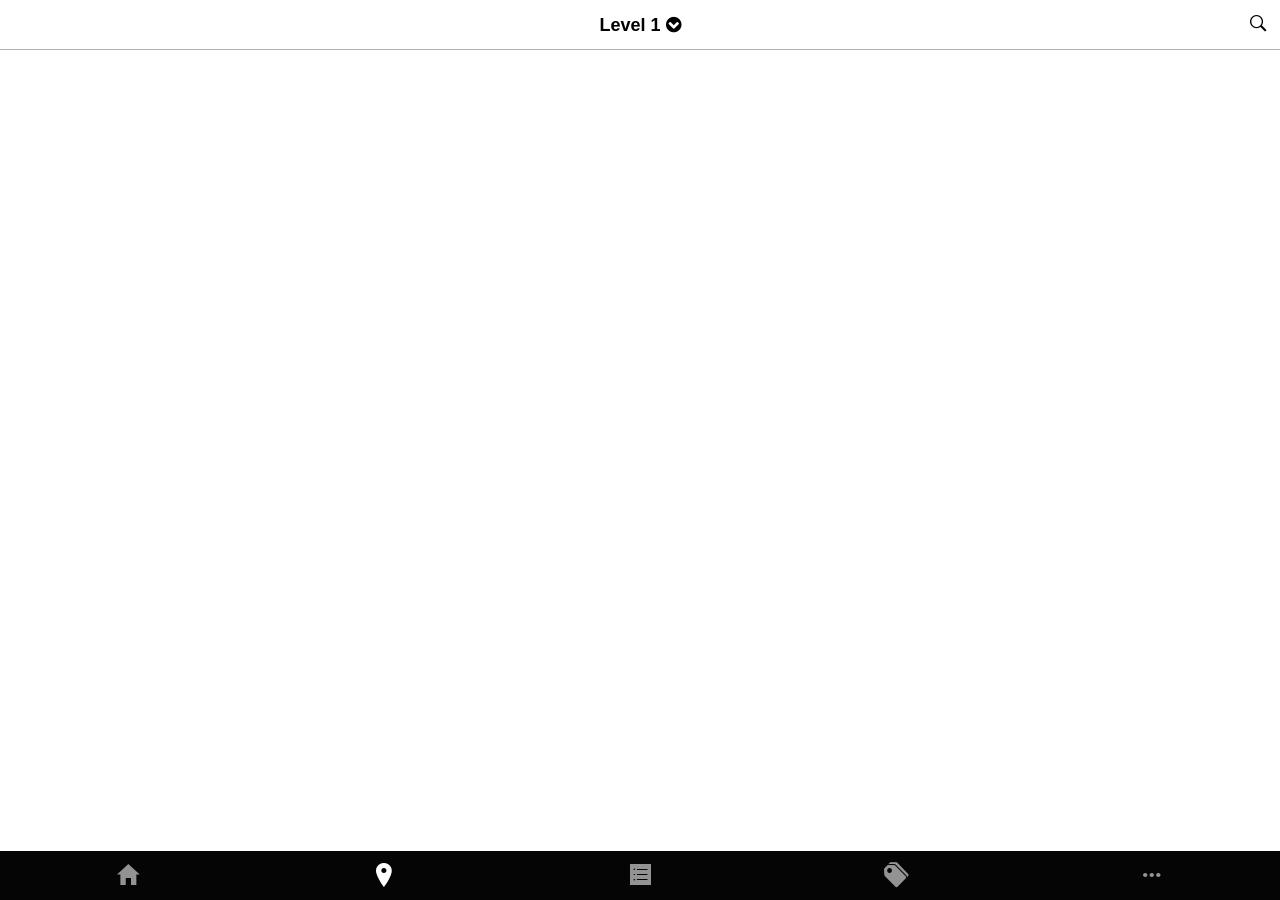
==== maps/level1.html @ 0113d2b1 "Edit map dropdown menu style" ====
<!DOCTYPE html>
<html lang="en-US">
<head>
    <title>Te Papa Map</title>

    <meta name="keywords" content="Web, Project, Keywords">
    <meta name="description" content="Description of the page">
    <meta name="viewport" content="width=device-width, initial-scale=1.0">

    <link rel="stylesheet" href="../style/ionicons.css">
    <link rel="stylesheet" href="https://maxcdn.bootstrapcdn.com/font-awesome/4.6.1/css/font-awesome.min.css">
    <link href='https://fonts.googleapis.com/css?family=Hind:400,700' rel='stylesheet' type='text/css'>
    <link href='https://fonts.googleapis.com/css?family=Roboto+Slab:400,700' rel='stylesheet' type='text/css'>
    <link href='https://fonts.googleapis.com/css?family=Roboto+Condensed' rel='stylesheet' type='text/css'>
    <link rel="stylesheet" href="../style/style.css">
    <link rel="stylesheet" href="../style/maps.css">

    <script src="../js/jquery-2.2.0.js"></script>
    <script src="https://cdnjs.cloudflare.com/ajax/libs/twitter-bootstrap/3.3.6/js/bootstrap.min.js"></script>
    <script src="../js/jquery.panzoom.js"></script>
    <script src="../js/imagemapresizer.min.js"</script>
    <script src="js/dynamicpage.js"></script>
    <script src="../js/script.js"></script>
    <script src="../js/maps.js"></script>
    <script>
       $.ajax({
        type: 'get',
        dataType: 'jsonp',
        url: 'https://mddn352-project-2.firebaseio.com/rest/maps.json',
        success: function(data) {
          $('#level1-map').attr('src', data.level1);
          $('#level2-map').attr('src', data.level2);
          $('#level3-map').attr('src', data.level3);
          $('#level4-map').attr('src', data.level4);
          $('#level5-map').attr('src', data.level5);
          $('#level6-map').attr('src', data.level6);
        }
      });
    </script>
</head>

<body>

    <div class="actionBar">
      <h1>Level 1 <i class="fa fa-chevron-circle-down" aria-hidden="true"></i></h1>
      <nav id="nav-dropdown">
        <div class="nav-link nav-link-active"><a href="level1.html">Level 1</a></div>
        <div class="nav-link"><a href="level2.html">Level 2</a></div>
        <div class="nav-link"><a href="level3.html">Level 3</a></div>
        <div class="nav-link"><a href="level4.html">Level 4</a></div>
        <div class="nav-link"><a href="level5.html">Level 5</a></div>
        <div class="nav-link"><a href="level6.html">Level 6</a></div>
      </a>
      <div class="ion-ios-search-strong search"></div>
    </div>

    <div class="content">

      <center>
        <section id="l1-m">
          <div class="parent">
            <div class="panzoom">
              <img id="level1-map" style="max-width: 800px;" orgWidth="1193" orgHeight="1256" usemap="#level1-map">
                <map name="level1-map" id="level1">
                  <area shape="rect" name="level1-cafe" coords="233,720,389,770" href="#" alt="cafe" title="Level 1 Cafe"/>
                  <area shape="rect" name="level1-store" coords="223,797,397,870" href="#" alt="store" title="Level 1 Store"/>
                </map>
            </div>
          </div>
        </section>
      </center>

      <div id="overlay"></div>
      <div id="level1-popup-cafe" class="popup">
          <center><p>This is a placeholder text.</p></center>
      </div>

      <div id="level1-popup-store" class="popup">
        <center><p>This is a placeholder text.</p></center>
      </div>

    </div>

    <div class="nav">
        <ul>
            <a href="../index.html"><li class="ion-android-home"></li></a>
            <a href="../map.html"><span><li class="ion-ios-location"></li></span></a>
            <a href="../collection.html"><li class="ion-ios-list"></li></a>
            <a href="../tickets.html"><li class="ion-pricetags"></li></a>
            <a href="../more.html"><li class="ion-android-more-horizontal"></li></a>
        </ul>
    </div>

</body>

</html>
---- style/style.css ----
body, html {
    margin: 0;
    background-color: rgba(249, 249, 242, 1);
    font-family: sans-serif;
    }   
    
.actionBar {
    position: fixed;
    margin: 0;
    padding: 0;
    width: 100vw;
    height: 49px;
    top: 0;
    background-color: rgba(255, 255, 255, 1);
    border-bottom: 1px solid rgba(177, 177, 177, 1);
    z-index: 200;
    text-align: center;
    display: table;
}

.actionBar h1 {
    display: inline-block;
    margin: 0;
    padding: 0;
    font-size: 18px;
    display: table-cell;
    vertical-align: middle;   
}

.actionBar .close {
    font-size: 38px;
    display: inline-block;
    position: absolute;
    top: 50%;
    transform: translateY(-50%);
    right: 0px;
    color: black;
    width: 44px
}

.actionBar .search {
    font-size: 22px;
    display: inline-block;
    position: absolute;
    top: 50%;
    transform: translateY(-50%);
    right: 0px;
    color: black;
    width: 44px
}

.nav {
    position: fixed;
    margin: 0;
    padding: 0;
    width: 100vw;
    height: 49px;
    bottom: 0;
    background-color: rgba(0, 0, 0, 0.98);
    z-index: 200;
}

.nav ul {
    color: rgba(147, 147, 147, 1);
    list-style: none;
    padding: 0;
    margin: 0;
    height: 100%;
    display: flex;
    justify-content: space-around;
}

.nav ul span {
    color: white;
}

.nav ul li {
    display: inline;
    font-size: 28px;
    line-height: 1.8;
}

.nav a { 
    color: inherit;
    width: 44px;
    text-align: center;
} 

.content {
    width: 100%;
    overflow-x: hidden;
    overflow-y: scroll;
    z-index: 0;
    position: absolute;
    padding-top: 49px;
    padding-bottom: 49px;
}

/*TYPOGRAPHY*/

h3 {
    margin: 10px 0 0 10px;
    font-family: 'Hind', sans-serif;
    font-weight: 700;
}

h3 span {
    font-weight: 400;
}

h4 {
    font-family: 'Roboto Slab', serif;
}

p {
    font-size: 12px;
    color: rgba(102, 102, 102, 1);
    font-family: 'Roboto Slab', serif;
}

/*TYPOGRAPHY ENDS*/

/*HOME SPECIFIC RULES*/

.hideaway {
    width: 100%;
    height: 36px;
    background-color: #333;
    position: fixed;
    top: 49px;
    z-index: 199;
}

.hideaway p {
    margin: 0;
    line-height: 36px;
    margin: 0 20px 0 20px;
    color: white;
    text-align: center;
}

.hideaway .hide {
    color: white;
    width: 44px;
    font-size: 31px;
    line height: 36px;
    text-align: center;
    right: 0;
    position: absolute;
}

.feature {
    height: calc( 35vh + 0px);
    margin-top: 36px;
    margin-bottom: 20px;
    position: relative;
}

.feature .overlay {
    position: absolute;
    bottom: 0;
    left: 0;
    background-color: rgba( 0, 0, 0, 0.5);
    color: white;
    padding: 0 20px 0 20px;
}

.feature .overlay h4 {
    margin-top: 14px;
    margin-bottom: 6px;
}

.feature .overlay p {
    margin: 6px 0px 20px 0px;
    color: white;
}

.row {
    height: 360px;
    padding: 10px;
    white-space: nowrap;
    overflow-x: auto;
    overflow-y: hidden;
    background-color: rgba(249, 249, 242, 1);
}

.row .item {
    height: calc(100% - 6px);
    width: 260px;
    display: inline-block;
    background-color: white;
    overflow: hidden;
    white-space: normal;
}

.row .green {
    border-bottom: 6px solid rgba(67, 141, 22, 1);
}

.row .blue {
    border-bottom: 6px solid rgba(26, 163, 217, 1);
}

.row .item img {
    white-space: normal;
    position: absolute;
    left: 50%;
    top: 50%;
    height: 100%;
    width: auto;
    -webkit-transform: translate(-50%,-50%);
      -ms-transform: translate(-50%,-50%);
          transform: translate(-50%,-50%);
}

.row .thumbnail {
  position: relative;
  width: 100%;
  height: 196px;
  overflow: hidden;
}

.row .item  h4, p {
    white-space: normal;
    margin: 14px 14px 8px 14px;
}

.row a { 
    color: inherit;
    text-decoration: none;
}
    
/*POP UP CONTENT*/
    
.pop {
    width: 100vw;
    height: calc(100vh - 102px);
    background-color: rgba(249, 249, 242, 1);
    position: absolute;
    top: 100vh;
    overflow: scroll;
    padding-bottom: 59px;
}

.pop a {
    text-decoration: none; 
    color: inherit;
}

.banner {
    position: relative;
    width: 100%;
    height: 100%;
    max-height: 35vh;
    overflow: hidden;
}
    
.banner img {
    position: absolute;
    width: 100%;
    height: auto;
    top: -10px
}

.shareIcons {
    positon: relative;
    text-align: right;
    padding-right: 15px;
}

.shareIcons a { 
    color: white;
    text-decoration: none;
    display: inline-block;
    font-size: 20px;
    padding: 8px 2px 8px 2px;
    width: 36px;
    text-align: center;
    margin: 8px 0 8px 0;
}

.shareIcons .fb {
    background-color: #435fad;
}

.shareIcons .twitter {
    background-color: #058bb9;
}

.shareIcons .plus {
    background-color: #666666;
}
    
.popContent {
    height: auto;
    margin: 8px 15px 8px 15px;
    padding: 10px 0 10px 0;
}  

.popContent ul {
    list-style: none;
    font-family: 'Roboto Slab', serif;
    font-weight: 400;
    color: black;
    margin: 0;
    padding: 0;
    font-size: 14px
}

.popContent li {
    margin-bottom: 6px;
    }

.popContent ul li span {
    color: rgba(102, 102, 102, 1);
}

.border {
    height: auto;
    margin: 0 15px 0 15px;
    border-top: solid 1px #dddddd;
}  

.popContent .link {
    vertical-align: super;
    padding: 0 12px 0 4px;
    color: rgba(102, 102, 102, 1);
}

.popContent h3 {
    margin: 0;
}    

.popContent h4 {
    margin: 10px 0 0 0;
    font-weight: 400;
    color: rgba(102, 102, 102, 1);
} 

.popContent p {
    margin: 0;
}
  
/*POP UP CONTENT ENDS*/

/*HOME ENDS*/

/*MAP*/

iframe {
    border: none;
    height: calc(100vh - 98px);
    z-index: 100;
    top: 0;
}

/*MAP ENDS*/

/*PURCHASE*/

.list ul a {
    text-decoration: none;
    color: inherit;
}

.list ul {
    list-style: none;
    padding: 0;
    margin: 0;
}

.list li {
    margin: 10px;
    height: 140px;
    background-color: white;
    position: relative;
}

.list img {
    white-space: normal;
    position: absolute;
    left: 50%;
    top: 50%;
    height: 100%;
    width: auto;
    -webkit-transform: translate(-50%,-50%);
      -ms-transform: translate(-50%,-50%);
          transform: translate(-50%,-50%);
}

.list .thumbnail {
    position: relative;
    width: 45%;
    height: 100%;
    overflow: hidden;
    float: left;
    margin-right: 14px;
}

.list .purchase {
    position: absolute;
    height: 100%;
    width: 45%;
    text-align: center;
    line-height: 140px;
    text-transform: uppercase;
    color: white;
    background-color: rgba( 0, 0, 0, 0.4);
    font-family: 'Hind', sans-serif;
    font-weight: 700;
    letter-spacing: 0.8px;
}

.list .text {
    
}

.list .text h4 {
    padding-top: 10px;
    margin-bottom: 0;
}

/* PURCHASE ENDS*/

/*MORE*/

.moreList ul {
    list-style: none;
    margin: 0;
    padding: 0;
    min-height: calc(100vh - 98px);
    background-color: #333;
}

.moreList li {
    height: 70px;
    background-color: #333;
    color: white;
    border-bottom: solid 1px #666;
    font-family: 'Hind', sans-serif;
    font-weight: 700;
    letter-spacing: 0.8px;
    display: block;  
    line-height: 22px;
    position: relative;
}

.moreList li .text {
    margin: 8px 0 8px 30px;
    position: absolute;
    height: 46px;
    top: 6px;
    width: calc(100% - 60px);
}

.moreList li .sub {
    font-family: 'Roboto Slab', serif;
    font-weight: 400;
    letter-spacing: 0.4px;
}

.moreList .tab{
    height: calc(100% + 1px);
    width: 5px;
    float: left;
    position: absolute;
}

.moreList .green {
    background-color: rgba(67, 141, 22, 1);
}

.moreList .blue {
    background-color: rgba(26, 163, 217, 1);
}

.moreList .orange {
    background-color: rgba(217, 109, 0, 1);
}

.moreList .turq {
    background-color: rgba(0, 140, 140, 1);
}

.moreList .purple {
    background-color: rgba(191, 0, 255, 1);
}

.moreList .arrow {
    float: right;
    margin-right: 30px;
    font-size: 22px;
    line-height: 70px
}

.turn {
    -ms-transform: rotate(90deg); /* IE 9 */
    -webkit-transform: rotate(90deg); /* Chrome, Safari, Opera */
    transform: rotate(90deg);
    -webkit-transition: transform 500ms; /* Safari */
    transition: transform 500ms;
}

.moreList .reveal {
    position: absolute;
    display: inline-block;
    width: calc(100% - 60px);
    top: 70px;
    display: inline-block;
    padding: 0 30px 0 30px;
    
}

.image-cropper {
    width: 100px;
    height: 100px;
    position: relative;
    overflow: hidden;
    border-radius: 50%;
    float: left;
    margin-top: 10px;
    margin-bottom: 20px;
}

.reveal img {
    display: inline;
    margin: 0 auto;
    height: 100%;
    width: auto;

}

.reveal input {
    font-family: 'Hind', sans-serif;
    font-weight: 700;
    font-size: 14px;
    letter-spacing: 0.2px;
    padding: 0 0 0 3px;
    border-top: none;
    border-right: none;
    border-left: none;
    border-bottom: solid 1px white;
    background-color: rgba(0, 0, 0, 0);
    float: left;
}

.reveal .name {
    margin-top: 24px;
}

.reveal .type {
    margin: 5px 0 5px 10px;
    width: calc(100% - 120px);
}


/*MORE ENDS*/
---- style/maps.css ----
body, html {
  background-color: #fff;
  height: 100%;
  overflow: hidden;
}

.actionBar h1 {
  position: absolute;
  left: 50%;
  line-height: 50px;
  transform: translateX(-50%);
}

.actionBar {
  display: block;
  overflow: hidden;
}

.actionBar .search {
  position: absolute;
  top: 0;
  right: 0;
  line-height: 50px;
  transform: none;
}

div.wrap {
  height: 100%;
}

#nav-dropdown {
  display: block;
  margin-top: 50px;
  border-top: 1px solid #dedede;
  padding: 0 15px;
}

.nav-link {
  padding: 10px 0;
  font-family: 'Roboto Condensed', sans-serif;
  margin: 2px;
  border-bottom: 1px solid #efefef;
}

.nav-link a {
  color: gray;
  font-weight: 700;
  text-decoration: none;
  margin: 5px;
}

.nav-link-active a {
  color: #78A334;
}

.popup {
  width: 500px;
  height: auto;
  max-width: 100%;
  background: white;
  padding: 15px;
  font-family: 'Roboto Condensed', sans-serif;
  border-radius: 10px;
  box-shadow: 10px 10px 10px #888888;
  position: fixed;
  top: 50%; left: 50%;
  display: none;
  transform: translate(-50%, -50%);
}

.popup img {
  max-width: 100%;
}

#overlay {
  display: none;
  position: fixed;
  top: 0; left: 0;
  width: 100%;
  height: 100%;
  background: rgba(0, 0, 0, 0.1);
}
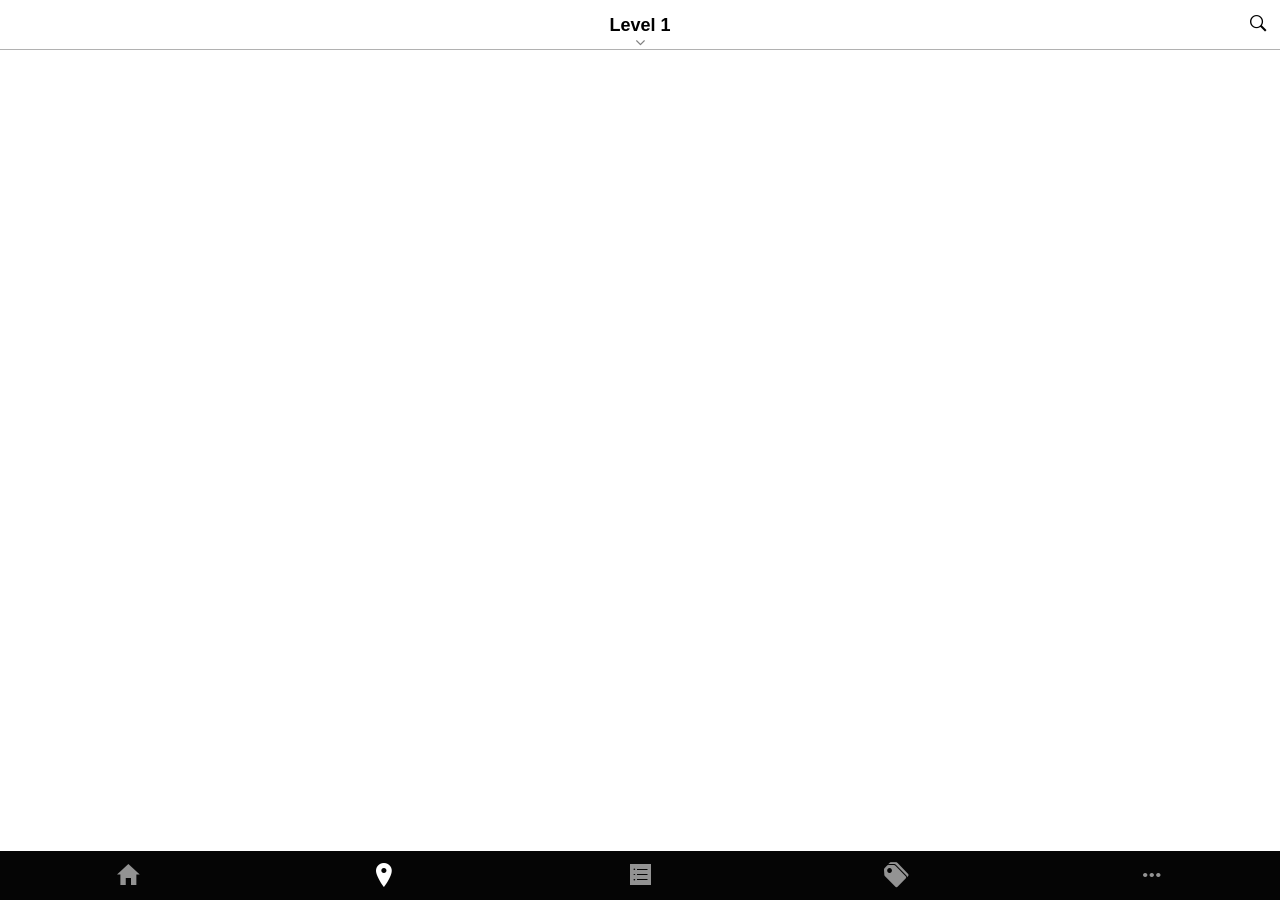
==== commit eb106be0: "Edit map dropdown menu style" ====
--- a/maps/level1.html
+++ b/maps/level1.html
@@ -42,7 +42,8 @@
 <body>
 
     <div class="actionBar">
-      <h1>Level 1 <i class="fa fa-chevron-circle-down" aria-hidden="true"></i></h1>
+      <h1>Level 1</h1>
+      <div class="dropdown-caret"><i class="fa fa-angle-down" aria-hidden="true"></i></div>
       <nav id="nav-dropdown">
         <div class="nav-link nav-link-active"><a href="level1.html">Level 1</a></div>
         <div class="nav-link"><a href="level2.html">Level 2</a></div>
--- a/style/maps.css
+++ b/style/maps.css
@@ -22,6 +22,14 @@
   right: 0;
   line-height: 50px;
   transform: none;
+}
+
+.dropdown-caret {
+  position: absolute;
+  top: 34px;
+  left: 50%;
+  transform: translateX(-50%);
+  color: gray;
 }
 
 div.wrap {
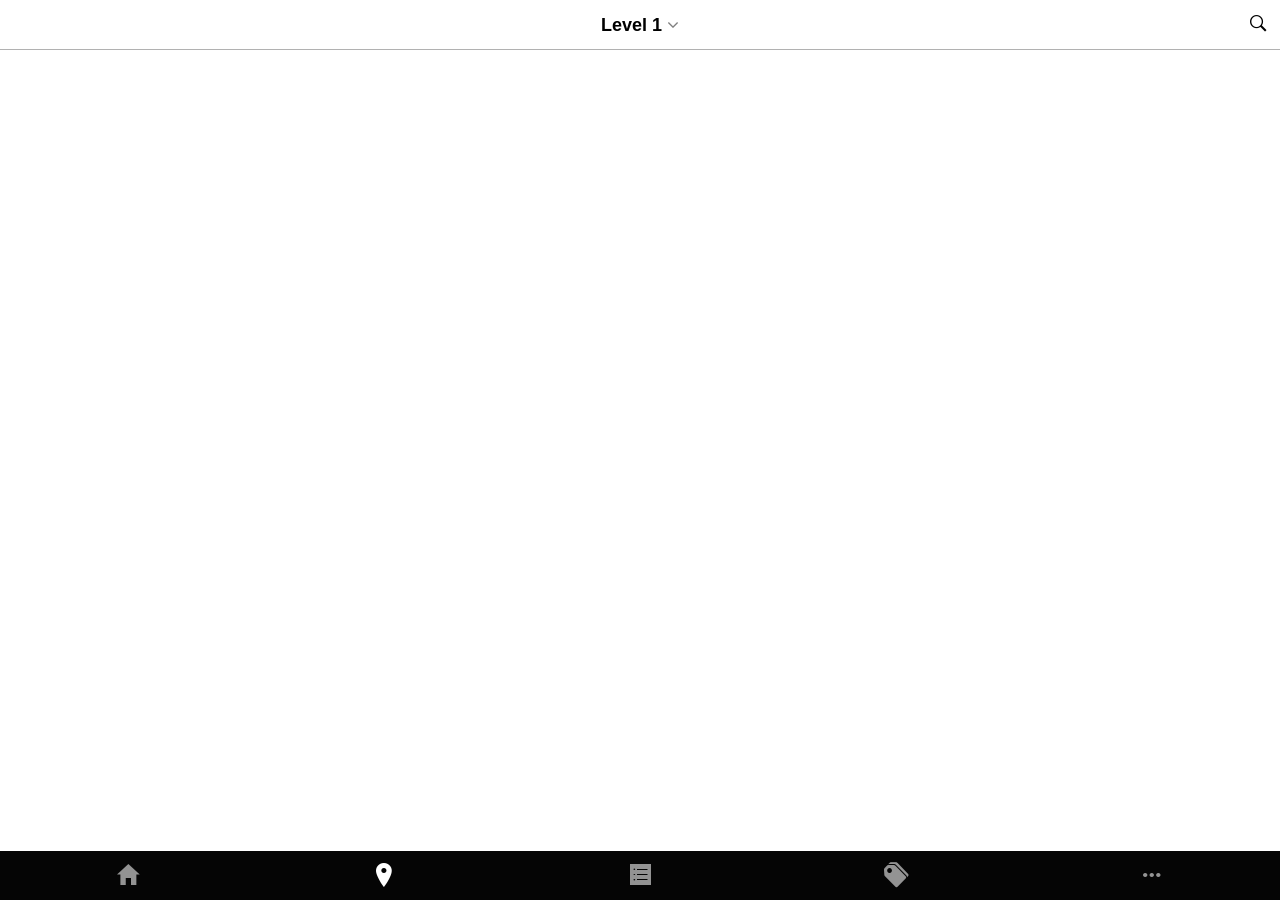
==== commit f0d52f7c: "Edit dropdown menu style" ====
--- a/maps/level1.html
+++ b/maps/level1.html
@@ -18,8 +18,6 @@
     <script src="../js/jquery-2.2.0.js"></script>
     <script src="https://cdnjs.cloudflare.com/ajax/libs/twitter-bootstrap/3.3.6/js/bootstrap.min.js"></script>
     <script src="../js/jquery.panzoom.js"></script>
-    <script src="../js/imagemapresizer.min.js"</script>
-    <script src="js/dynamicpage.js"></script>
     <script src="../js/script.js"></script>
     <script src="../js/maps.js"></script>
     <script>
@@ -42,8 +40,7 @@
 <body>
 
     <div class="actionBar">
-      <h1>Level 1</h1>
-      <div class="dropdown-caret"><i class="fa fa-angle-down" aria-hidden="true"></i></div>
+      <h1>Level 1 <i class="fa fa-angle-down" aria-hidden="true"></i></h1>
       <nav id="nav-dropdown">
         <div class="nav-link nav-link-active"><a href="level1.html">Level 1</a></div>
         <div class="nav-link"><a href="level2.html">Level 2</a></div>
@@ -55,16 +52,18 @@
       <div class="ion-ios-search-strong search"></div>
     </div>
 
+    <div class="page-overlay"></div>
+
     <div class="content">
 
       <center>
         <section id="l1-m">
           <div class="parent">
             <div class="panzoom">
-              <img id="level1-map" style="max-width: 800px;" orgWidth="1193" orgHeight="1256" usemap="#level1-map">
+              <img id="level1-map" usemap="#level1-map">
                 <map name="level1-map" id="level1">
-                  <area shape="rect" name="level1-cafe" coords="233,720,389,770" href="#" alt="cafe" title="Level 1 Cafe"/>
-                  <area shape="rect" name="level1-store" coords="223,797,397,870" href="#" alt="store" title="Level 1 Store"/>
+                  <area shape="rect" name="level1-cafe" coords="429,1070,504,1143" href="#level1-cafe" alt="cafe" title="Level 1 Cafe"/>
+                  <area shape="rect" name="level1-store" coords="428,1207,503,1280" href="#level1-store" alt="store" title="Level 1 Store"/>
                 </map>
             </div>
           </div>
--- a/style/maps.css
+++ b/style/maps.css
@@ -12,8 +12,11 @@
 }
 
 .actionBar {
+  position: absolute;
   display: block;
   overflow: hidden;
+
+  z-index: 999;
 }
 
 .actionBar .search {
@@ -24,11 +27,26 @@
   transform: none;
 }
 
+.page-overlay {
+  display: none;
+  position: fixed;
+  top: 0; left: 0;
+  width: 100%;
+  height: 100%;
+  background: rgba(0, 0, 0, 0.1);
+  z-index: 998;
+}
+
+/*
 .dropdown-caret {
   position: absolute;
   top: 34px;
   left: 50%;
   transform: translateX(-50%);
+}
+*/
+
+i {
   color: gray;
 }
 
@@ -62,7 +80,7 @@
 }
 
 .popup {
-  width: 500px;
+  width: 80%;
   height: auto;
   max-width: 100%;
   background: white;
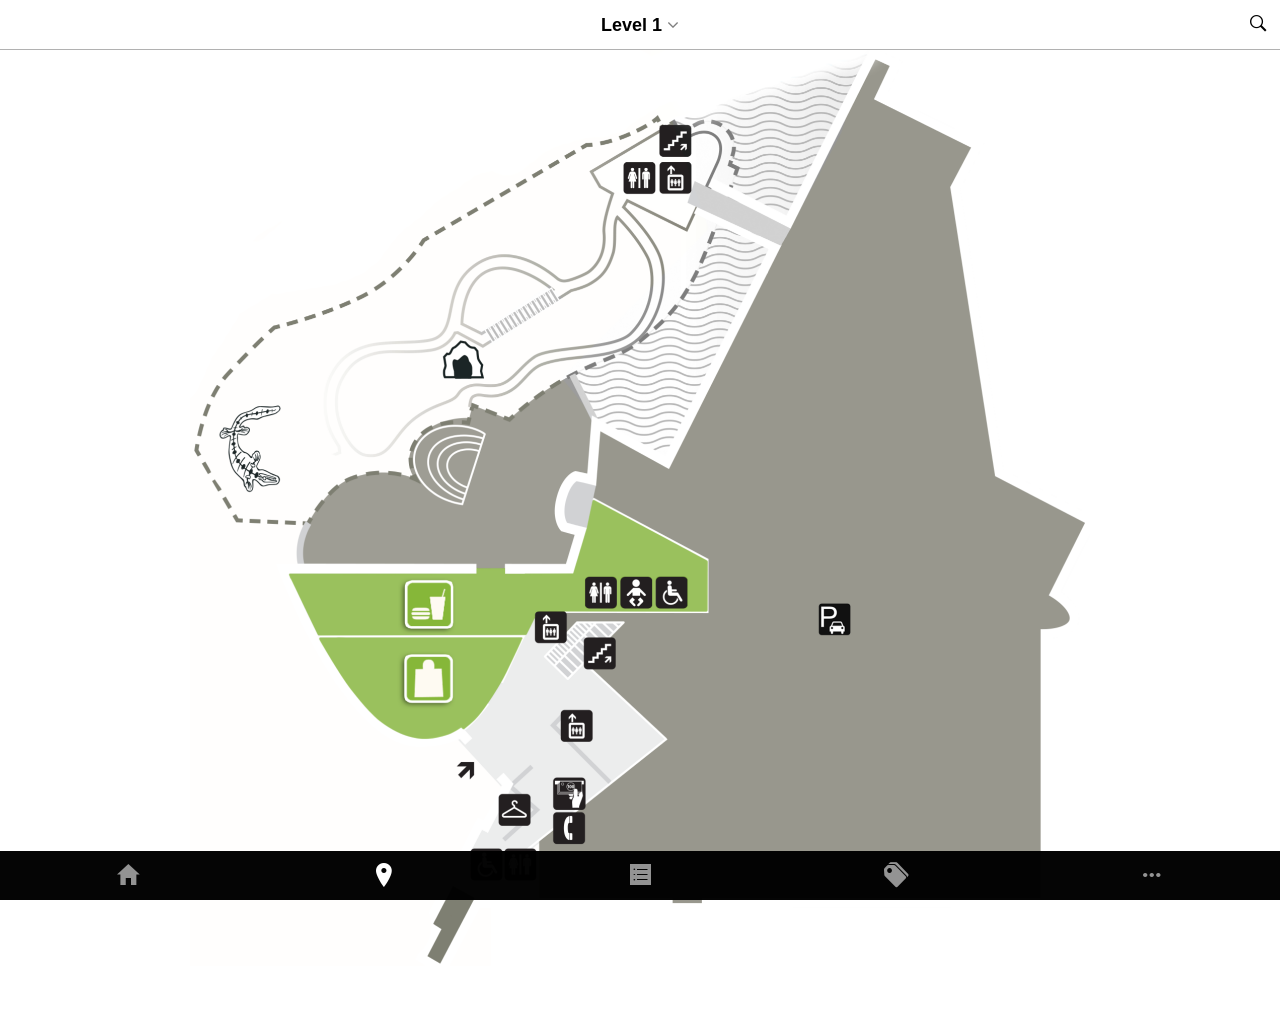
==== commit ed75ab8e: "Edit image map graphics & remove database images" ====
--- a/maps/level1.html
+++ b/maps/level1.html
@@ -20,21 +20,6 @@
     <script src="../js/jquery.panzoom.js"></script>
     <script src="../js/script.js"></script>
     <script src="../js/maps.js"></script>
-    <script>
-       $.ajax({
-        type: 'get',
-        dataType: 'jsonp',
-        url: 'https://mddn352-project-2.firebaseio.com/rest/maps.json',
-        success: function(data) {
-          $('#level1-map').attr('src', data.level1);
-          $('#level2-map').attr('src', data.level2);
-          $('#level3-map').attr('src', data.level3);
-          $('#level4-map').attr('src', data.level4);
-          $('#level5-map').attr('src', data.level5);
-          $('#level6-map').attr('src', data.level6);
-        }
-      });
-    </script>
 </head>
 
 <body>
@@ -60,11 +45,11 @@
         <section id="l1-m">
           <div class="parent">
             <div class="panzoom">
-              <img id="level1-map" usemap="#level1-map">
-                <map name="level1-map" id="level1">
-                  <area shape="rect" name="level1-cafe" coords="429,1070,504,1143" href="#level1-cafe" alt="cafe" title="Level 1 Cafe"/>
-                  <area shape="rect" name="level1-store" coords="428,1207,503,1280" href="#level1-store" alt="store" title="Level 1 Store"/>
-                </map>
+              <img src="../images/maps/level_1_map.png" height="917" width="900" usemap="#level1-map">
+              <map name="level1-map" id="level1">
+                <area shape="rect" name="level1-cafe" coords="214,530,264,580" href="#level1-cafe" alt="cafe" title="Level 1 Cafe"/>
+                <area shape="rect" name="level1-store" coords="213,604,263,654" href="#level1-store" alt="store" title="Level 1 Store"/>
+              </map>
             </div>
           </div>
         </section>
--- a/style/maps.css
+++ b/style/maps.css
@@ -87,7 +87,7 @@
   padding: 15px;
   font-family: 'Roboto Condensed', sans-serif;
   border-radius: 10px;
-  box-shadow: 10px 10px 10px #888888;
+  /*box-shadow: 10px 10px 10px #888888;*/
   position: fixed;
   top: 50%; left: 50%;
   display: none;
